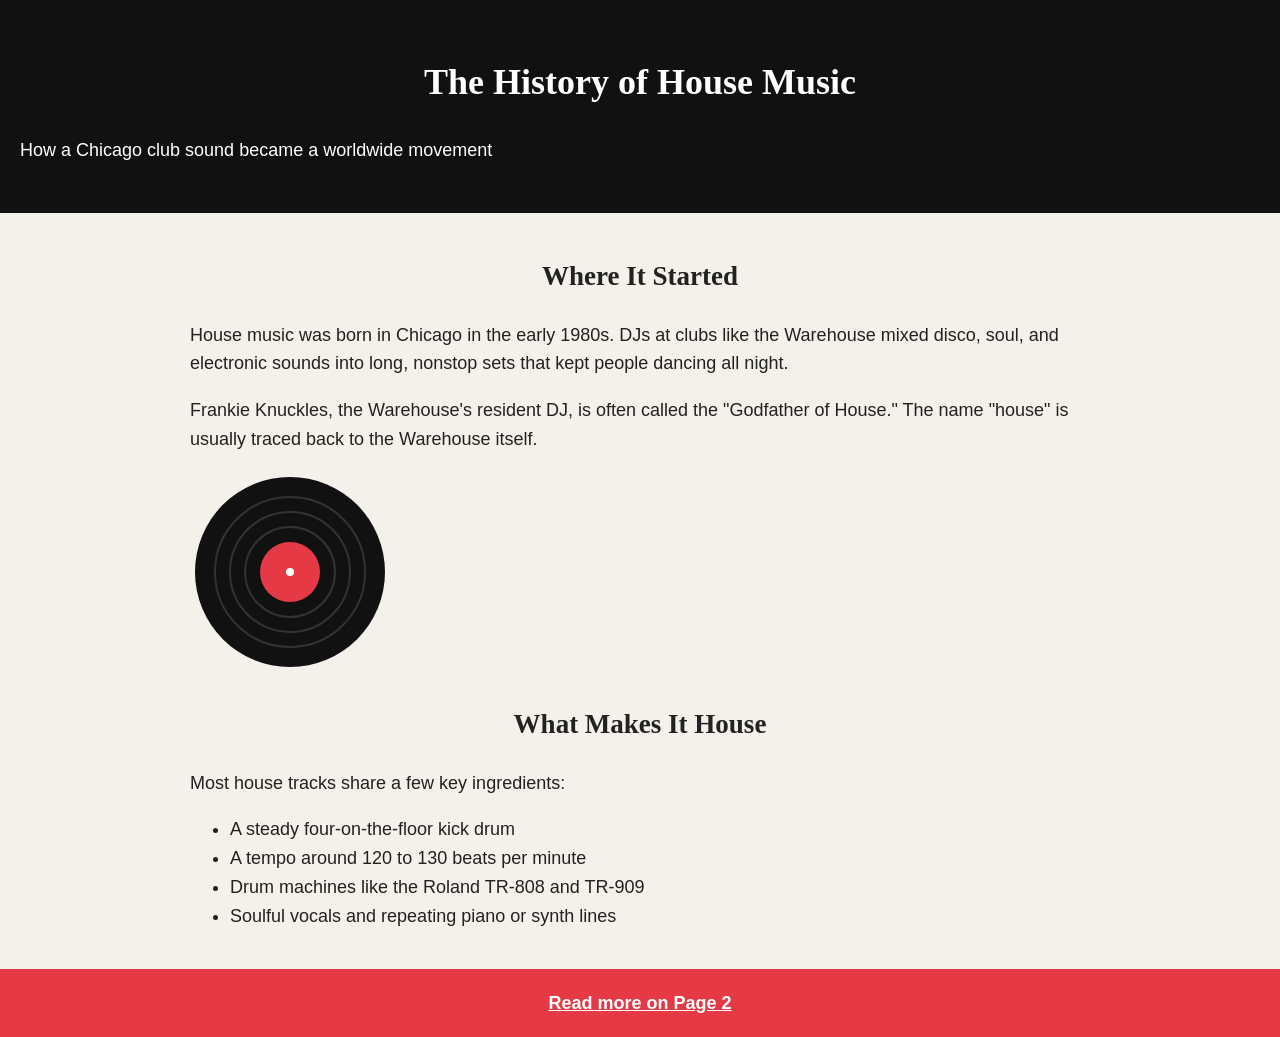
==== index.html @ 16f2ca77 "Add stylesheet with tag-based styles" ====
<!DOCTYPE html>
<html lang="en">
<head>
  <meta charset="UTF-8" />
  <meta name="viewport" content="width=device-width, initial-scale=1.0" />
  <title>House Music History | Home</title>
    <link rel="stylesheet" href="./css/style.css" />
</head>
<body>
  <!-- Header: site title and short tagline -->
  <header>
    <h1>The History of House Music</h1>
    <p>How a Chicago club sound became a worldwide movement</p>
  </header>

  <!-- Main: the core content of the home page -->
  <main>
    <!-- Section 1: where house music started -->
    <section>
      <h2>Where It Started</h2>
      <p>House music was born in Chicago in the early 1980s. DJs at clubs like the Warehouse mixed disco, soul, and electronic sounds into long, nonstop sets that kept people dancing all night.</p>
      <p>Frankie Knuckles, the Warehouse's resident DJ, is often called the "Godfather of House." The name "house" is usually traced back to the Warehouse itself.</p>
      <!-- Image using a relative path, with alt text and a width -->
      <img src="images/record.svg" alt="Illustration of a vinyl record" width="200" />
    </section>

    <!-- Section 2: the sound that defines house -->
    <section>
      <h2>What Makes It House</h2>
      <p>Most house tracks share a few key ingredients:</p>
      <!-- Unordered list: features in no particular order -->
      <ul>
        <li>A steady four-on-the-floor kick drum</li>
        <li>A tempo around 120 to 130 beats per minute</li>
        <li>Drum machines like the Roland TR-808 and TR-909</li>
        <li>Soulful vocals and repeating piano or synth lines</li>
      </ul>
    </section>
  </main>

  <!-- Footer: internal link to page 2 -->
  <footer>
    <a href="page2.html">Read more on Page 2</a>
  </footer>
</body>
</html>
---- css/style.css ----
/* ===== Tag selectors: base styles for the whole site ===== */

/* Page background, default font, and text size for readability */
body {
  background-color: #f4f1ea;
  font-family: Arial, Helvetica, sans-serif;
  font-size: 18px;
  line-height: 1.6;
  color: #222;
  margin: 0;
}

/* Header: dark bar with centered text */
header {
  background-color: #111;
  color: #fff;
  text-align: center;
  padding: 30px 20px;
}

/* Main: centered content with a max width so lines aren't too long */
main {
  max-width: 900px;
  margin: 0 auto;
  padding: 20px;
}

/* Headings: centered with a serif font */
h1,
h2 {
  font-family: Georgia, "Times New Roman", serif;
  text-align: center;
}

/* Paragraphs: left-aligned for easy reading */
p {
  text-align: left;
}

/* Footer: red bar so it looks different from the dark header */
footer {
  background-color: #e63946;
  text-align: center;
  padding: 20px;
}

/* Footer links: bold white text */
footer a {
  color: #fff;
  font-weight: bold;
}
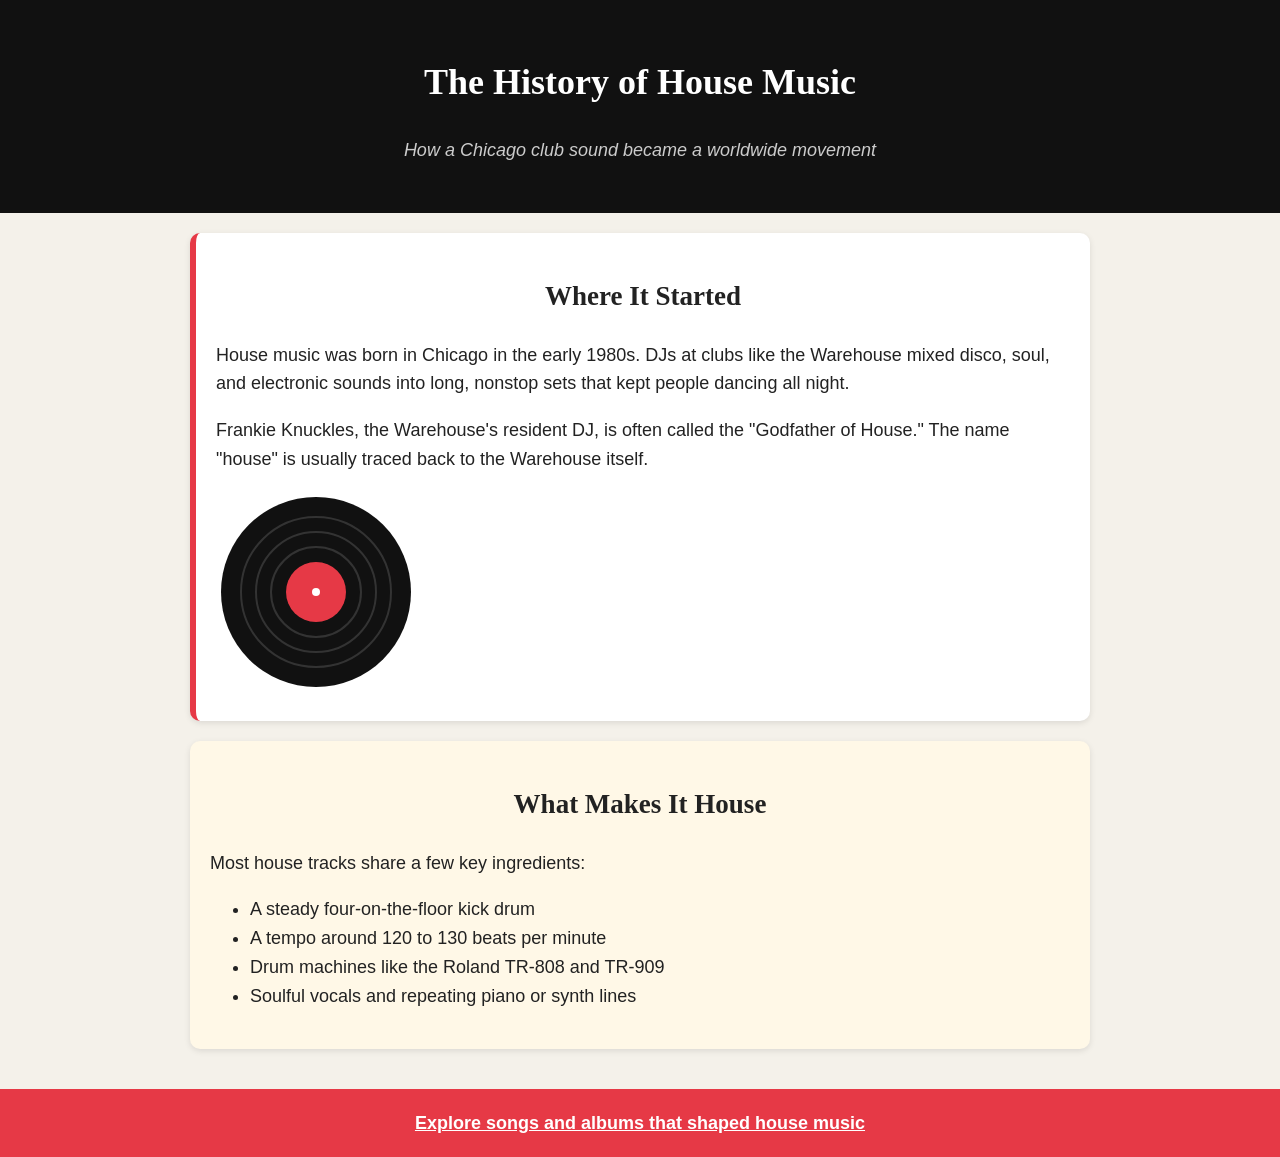
==== commit f555e089: "Improve accessibility and responsive layout Add semantic HTML and descriptive image alt text, and in" ====
--- a/index.html
+++ b/index.html
@@ -4,28 +4,28 @@
   <meta charset="UTF-8" />
   <meta name="viewport" content="width=device-width, initial-scale=1.0" />
   <title>House Music History | Home</title>
-    <link rel="stylesheet" href="./css/style.css" />
+  <link rel="stylesheet" href="./css/style.css" />
 </head>
 <body>
   <!-- Header: site title and short tagline -->
   <header>
     <h1>The History of House Music</h1>
-    <p>How a Chicago club sound became a worldwide movement</p>
+    <p class="tagline">How a Chicago club sound became a worldwide movement</p>
   </header>
 
   <!-- Main: the core content of the home page -->
   <main>
     <!-- Section 1: where house music started -->
-    <section>
+    <section id="origins" class="card">
       <h2>Where It Started</h2>
       <p>House music was born in Chicago in the early 1980s. DJs at clubs like the Warehouse mixed disco, soul, and electronic sounds into long, nonstop sets that kept people dancing all night.</p>
       <p>Frankie Knuckles, the Warehouse's resident DJ, is often called the "Godfather of House." The name "house" is usually traced back to the Warehouse itself.</p>
       <!-- Image using a relative path, with alt text and a width -->
-      <img src="images/record.svg" alt="Illustration of a vinyl record" width="200" />
+      <img src="images/record.svg" alt="A black vinyl record with a red center label, representing the records played by Chicago house DJs." width="200" />
     </section>
 
     <!-- Section 2: the sound that defines house -->
-    <section>
+    <section id="sound" class="card">
       <h2>What Makes It House</h2>
       <p>Most house tracks share a few key ingredients:</p>
       <!-- Unordered list: features in no particular order -->
@@ -40,7 +40,9 @@
 
   <!-- Footer: internal link to page 2 -->
   <footer>
-    <a href="page2.html">Read more on Page 2</a>
+    <nav aria-label="Related pages">
+      <a href="page2.html">Explore songs and albums that shaped house music</a>
+    </nav>
   </footer>
 </body>
 </html>
--- a/css/style.css
+++ b/css/style.css
@@ -48,4 +48,102 @@
 footer a {
   color: #fff;
   font-weight: bold;
+}
+
+/* ===== Classes: reusable styles used on multiple elements ===== */
+
+/* .card: white boxes that visually separate each section */
+.card {
+  background-color: #fff;
+  border-radius: 10px;
+  padding: 20px;
+  margin-bottom: 20px;
+  box-shadow: 0 2px 6px rgba(0, 0, 0, 0.1);
+}
+
+/* .tagline: centered, italic subtitle under each page title */
+.tagline {
+  text-align: center;
+  font-style: italic;
+  color: #ccc;
+}
+
+/* ===== IDs: styles for one specific section each ===== */
+
+/* #origins: red left border marks where the story starts */
+#origins {
+  border-left: 6px solid #e63946;
+}
+
+/* #sound: warm cream background to set it apart from the first section */
+#sound {
+  background-color: #fff8e7;
+}
+
+/* #timeline: dark left border to match the header */
+#timeline {
+  border-left: 6px solid #111;
+}
+
+/* #songs and #albums: different colored top borders */
+#songs {
+  border-top: 6px solid #e63946;
+}
+
+#albums {
+  border-top: 6px solid #111;
+}
+
+/* ===== Flexbox: songs and albums side by side on page 2 ===== */
+
+/* .music-row: flex container that puts its sections in a row with space between */
+.music-row {
+  display: flex;
+  gap: 20px;
+}
+
+/* Each section in the row takes up an equal share of the width */
+.music-row .card {
+  flex: 1;
+}
+
+@media (max-width: 768px) {
+  body {
+    font-size: 16px;
+  }
+
+  header {
+    padding: 24px 16px;
+  }
+
+  h1 {
+    font-size: 1.75rem;
+  }
+
+  h2 {
+    font-size: 1.35rem;
+  }
+
+  main {
+    padding: 16px;
+  }
+
+  .card {
+    padding: 16px;
+    margin-bottom: 16px;
+  }
+
+  .music-row {
+    flex-direction: column;
+    gap: 0;
+  }
+
+  footer {
+    padding: 16px;
+  }
+
+  img {
+    max-width: 100%;
+    height: auto;
+  }
 }
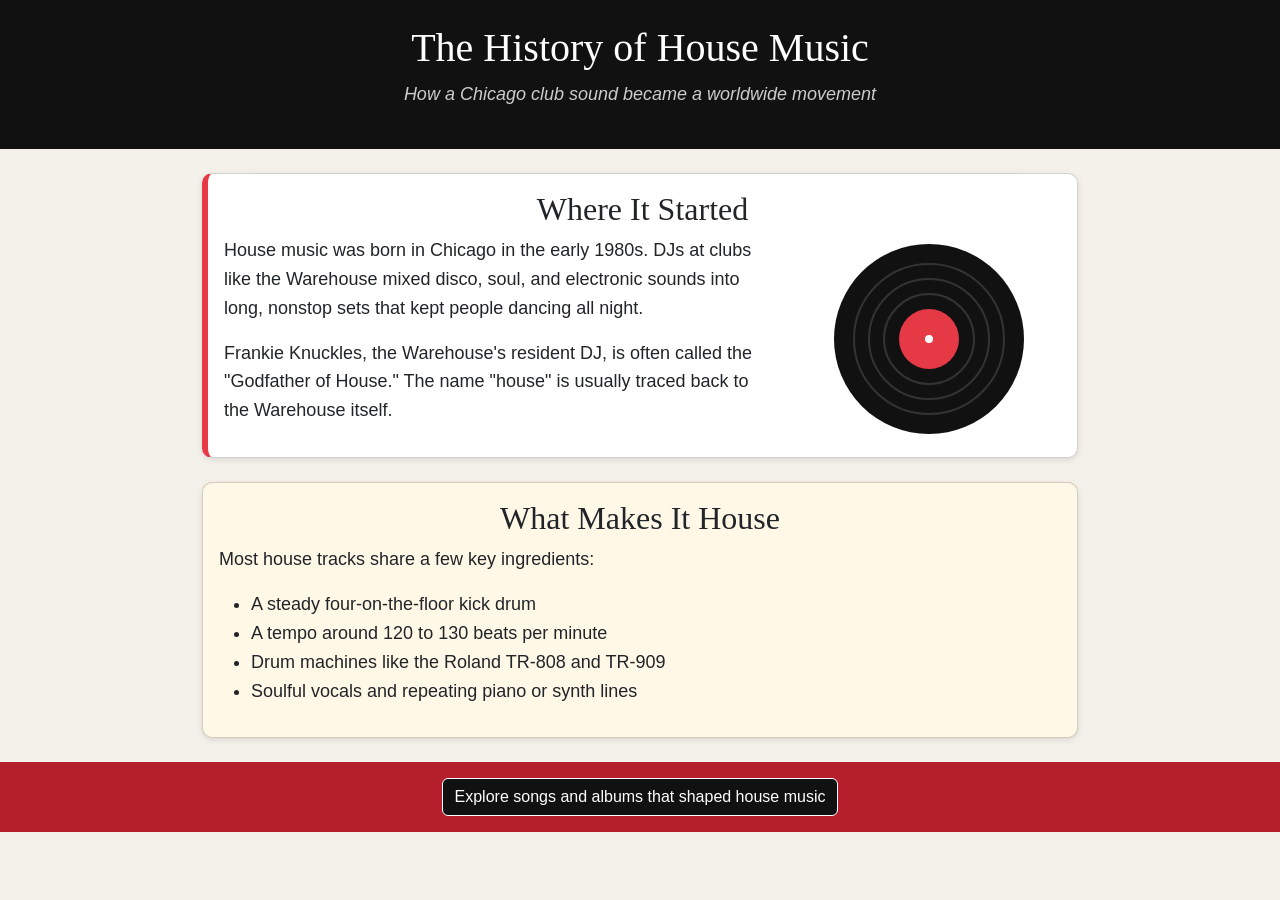
==== commit 177e295a: "Add Bootstrap CDN and layout classes" ====
--- a/index.html
+++ b/index.html
@@ -4,45 +4,58 @@
   <meta charset="UTF-8" />
   <meta name="viewport" content="width=device-width, initial-scale=1.0" />
   <title>House Music History | Home</title>
+  <link href="https://cdn.jsdelivr.net/npm/bootstrap@5.3.3/dist/css/bootstrap.min.css" rel="stylesheet" />
   <link rel="stylesheet" href="./css/style.css" />
 </head>
 <body>
   <!-- Header: site title and short tagline -->
-  <header>
-    <h1>The History of House Music</h1>
-    <p class="tagline">How a Chicago club sound became a worldwide movement</p>
+  <header class="text-center py-4">
+    <h1 class="text-center">The History of House Music</h1>
+    <p class="tagline text-center">How a Chicago club sound became a worldwide movement</p>
   </header>
 
   <!-- Main: the core content of the home page -->
-  <main>
+  <main class="container my-4">
     <!-- Section 1: where house music started -->
-    <section id="origins" class="card">
-      <h2>Where It Started</h2>
-      <p>House music was born in Chicago in the early 1980s. DJs at clubs like the Warehouse mixed disco, soul, and electronic sounds into long, nonstop sets that kept people dancing all night.</p>
-      <p>Frankie Knuckles, the Warehouse's resident DJ, is often called the "Godfather of House." The name "house" is usually traced back to the Warehouse itself.</p>
-      <!-- Image using a relative path, with alt text and a width -->
-      <img src="images/record.svg" alt="A black vinyl record with a red center label, representing the records played by Chicago house DJs." width="200" />
+    <section id="origins" class="card mb-4">
+      <div class="card-body">
+        <h2 class="text-center">Where It Started</h2>
+        <div class="row align-items-center">
+          <div class="col-md-8">
+            <p>House music was born in Chicago in the early 1980s. DJs at clubs like the Warehouse mixed disco, soul, and electronic sounds into long, nonstop sets that kept people dancing all night.</p>
+            <p>Frankie Knuckles, the Warehouse's resident DJ, is often called the "Godfather of House." The name "house" is usually traced back to the Warehouse itself.</p>
+          </div>
+          <div class="col-md-4 text-center">
+            <!-- Image using a relative path, with alt text and a width -->
+            <img src="images/record.svg" alt="A black vinyl record with a red center label, representing the records played by Chicago house DJs." width="200" class="img-fluid" />
+          </div>
+        </div>
+      </div>
     </section>
 
     <!-- Section 2: the sound that defines house -->
-    <section id="sound" class="card">
-      <h2>What Makes It House</h2>
-      <p>Most house tracks share a few key ingredients:</p>
-      <!-- Unordered list: features in no particular order -->
-      <ul>
-        <li>A steady four-on-the-floor kick drum</li>
-        <li>A tempo around 120 to 130 beats per minute</li>
-        <li>Drum machines like the Roland TR-808 and TR-909</li>
-        <li>Soulful vocals and repeating piano or synth lines</li>
-      </ul>
+    <section id="sound" class="card mb-4">
+      <div class="card-body">
+        <h2 class="text-center">What Makes It House</h2>
+        <p>Most house tracks share a few key ingredients:</p>
+        <!-- Unordered list: features in no particular order -->
+        <ul>
+          <li>A steady four-on-the-floor kick drum</li>
+          <li>A tempo around 120 to 130 beats per minute</li>
+          <li>Drum machines like the Roland TR-808 and TR-909</li>
+          <li>Soulful vocals and repeating piano or synth lines</li>
+        </ul>
+      </div>
     </section>
   </main>
 
   <!-- Footer: internal link to page 2 -->
-  <footer>
+  <footer class="text-center py-3">
     <nav aria-label="Related pages">
-      <a href="page2.html">Explore songs and albums that shaped house music</a>
+      <a href="page2.html" class="btn btn-dark">Explore songs and albums that shaped house music</a>
     </nav>
   </footer>
+
+  <script src="https://cdn.jsdelivr.net/npm/bootstrap@5.3.3/dist/js/bootstrap.bundle.min.js"></script>
 </body>
 </html>
--- a/css/style.css
+++ b/css/style.css
@@ -7,41 +7,28 @@
   font-size: 18px;
   line-height: 1.6;
   color: #222;
-  margin: 0;
 }
 
-/* Header: dark bar with centered text */
+/* Header: dark bar with white text */
 header {
   background-color: #111;
   color: #fff;
-  text-align: center;
-  padding: 30px 20px;
 }
 
-/* Main: centered content with a max width so lines aren't too long */
-main {
+/* Main: max width so lines aren't too long */
+main.container {
   max-width: 900px;
-  margin: 0 auto;
-  padding: 20px;
 }
 
-/* Headings: centered with a serif font */
+/* Headings: serif font */
 h1,
 h2 {
   font-family: Georgia, "Times New Roman", serif;
-  text-align: center;
-}
-
-/* Paragraphs: left-aligned for easy reading */
-p {
-  text-align: left;
 }
 
 /* Footer: red bar so it looks different from the dark header */
 footer {
-  background-color: #e63946;
-  text-align: center;
-  padding: 20px;
+  background-color: #b51e2b;
 }
 
 /* Footer links: bold white text */
@@ -50,20 +37,28 @@
   font-weight: bold;
 }
 
+/* Footer button: dark with a white outline so it stands out on red */
+.btn-dark {
+  background-color: #111;
+  border-color: #fff;
+}
+
+.btn-dark:hover {
+  background-color: #333;
+  border-color: #fff;
+}
+
 /* ===== Classes: reusable styles used on multiple elements ===== */
 
 /* .card: white boxes that visually separate each section */
 .card {
   background-color: #fff;
   border-radius: 10px;
-  padding: 20px;
-  margin-bottom: 20px;
   box-shadow: 0 2px 6px rgba(0, 0, 0, 0.1);
 }
 
-/* .tagline: centered, italic subtitle under each page title */
+/* .tagline: italic subtitle under each page title */
 .tagline {
-  text-align: center;
   font-style: italic;
   color: #ccc;
 }
@@ -92,58 +87,4 @@
 
 #albums {
   border-top: 6px solid #111;
-}
-
-/* ===== Flexbox: songs and albums side by side on page 2 ===== */
-
-/* .music-row: flex container that puts its sections in a row with space between */
-.music-row {
-  display: flex;
-  gap: 20px;
-}
-
-/* Each section in the row takes up an equal share of the width */
-.music-row .card {
-  flex: 1;
-}
-
-@media (max-width: 768px) {
-  body {
-    font-size: 16px;
-  }
-
-  header {
-    padding: 24px 16px;
-  }
-
-  h1 {
-    font-size: 1.75rem;
-  }
-
-  h2 {
-    font-size: 1.35rem;
-  }
-
-  main {
-    padding: 16px;
-  }
-
-  .card {
-    padding: 16px;
-    margin-bottom: 16px;
-  }
-
-  .music-row {
-    flex-direction: column;
-    gap: 0;
-  }
-
-  footer {
-    padding: 16px;
-  }
-
-  img {
-    max-width: 100%;
-    height: auto;
-  }
 }
